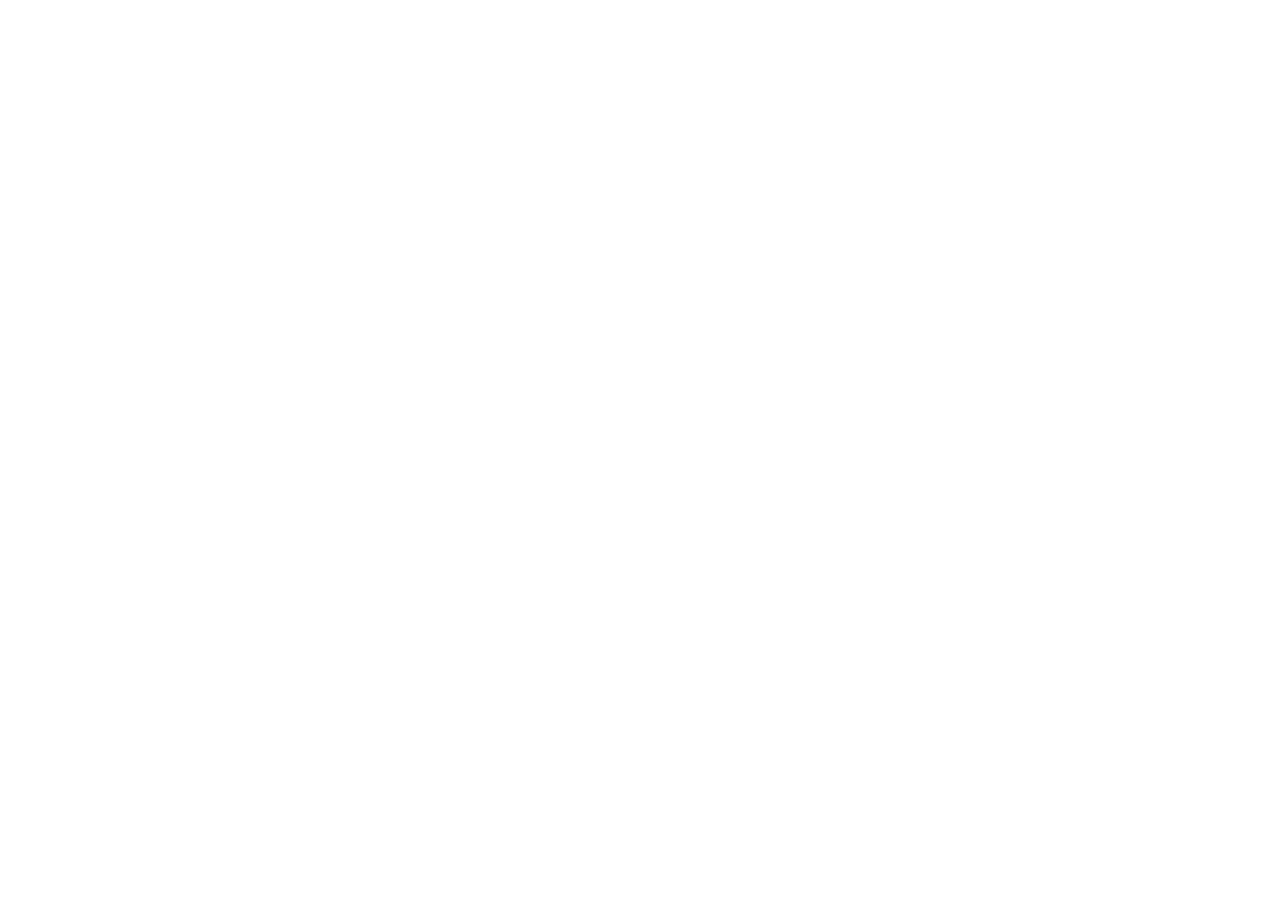
==== leslesvpn/index.html @ 65943372 "commit inicial" ====
<!DOCTYPE html>
<html>
<head>
    <meta charset="UTF-8">
    <meta name="viewport" content="width=device-width, initial-scale=1.0">
    <title>Leslesvpn</title>
    <link rel="stylesheet" href="./css/style.css">
    <link rel="preconnect" href="https://fonts.googleapis.com">
    <link rel="preconnect" href="https://fonts.gstatic.com" crossorigin>
    <link href="https://fonts.googleapis.com/css2?family=Nunito:ital,wght@0,400;0,700;1,400&family=Rubik:ital,wght@0,300;0,400;0,500;0,600;0,700;0,800;0,900;1,300;1,400;1,500;1,600;1,700;1,800;1,900&family=Work+Sans:ital,wght@0,400;0,600;0,700;1,400;1,700&display=swap" rel="stylesheet">
</head>
<body>
    
</body>
</html>
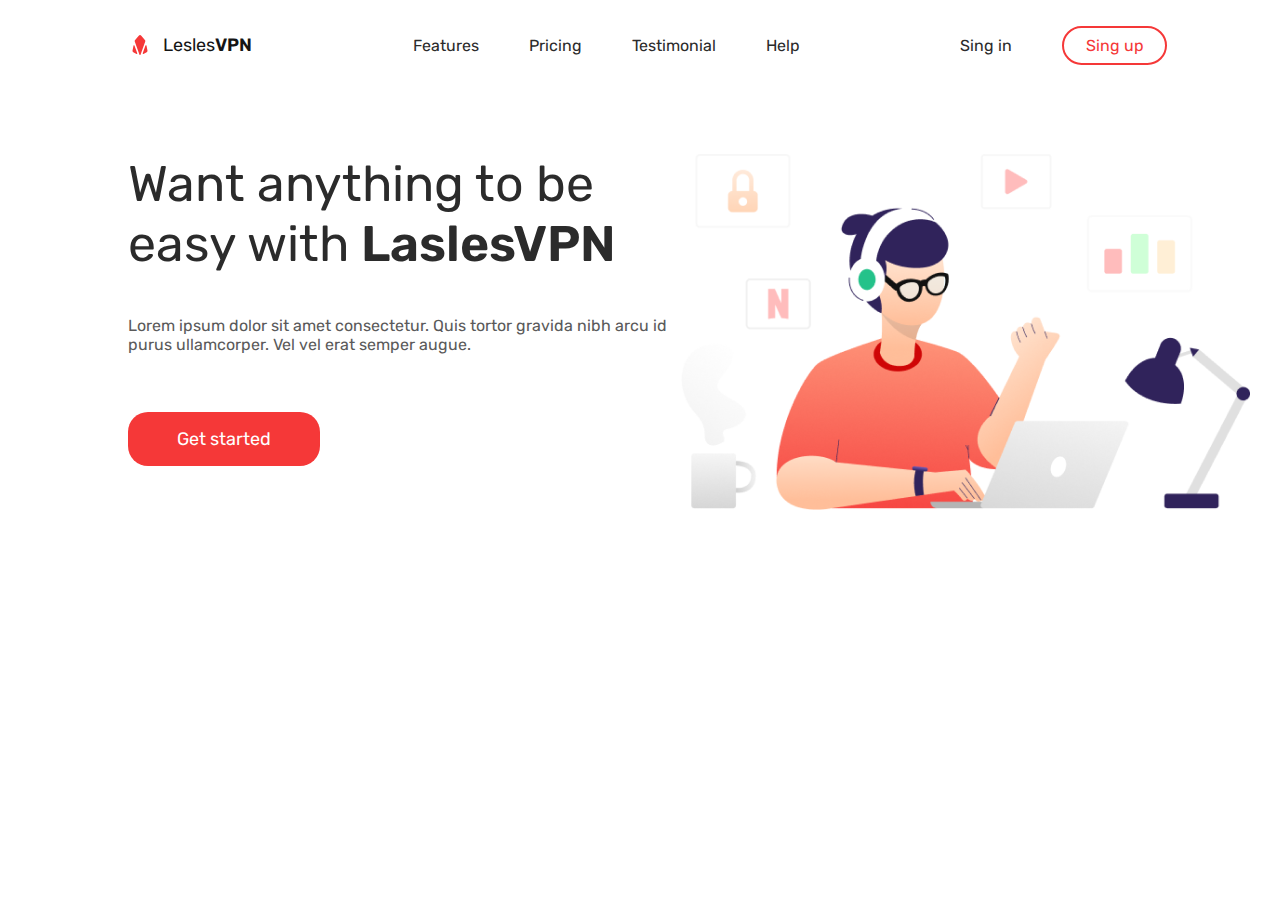
==== commit fc013a78: "menu e capa criados" ====
--- a/leslesvpn/index.html
+++ b/leslesvpn/index.html
@@ -3,13 +3,62 @@
 <head>
     <meta charset="UTF-8">
     <meta name="viewport" content="width=device-width, initial-scale=1.0">
-    <title>Leslesvpn</title>
+    <title>Leslesvpn | Home</title>
+    <script src="./js/script.js"></script>
     <link rel="stylesheet" href="./css/style.css">
     <link rel="preconnect" href="https://fonts.googleapis.com">
     <link rel="preconnect" href="https://fonts.gstatic.com" crossorigin>
     <link href="https://fonts.googleapis.com/css2?family=Nunito:ital,wght@0,400;0,700;1,400&family=Rubik:ital,wght@0,300;0,400;0,500;0,600;0,700;0,800;0,900;1,300;1,400;1,500;1,600;1,700;1,800;1,900&family=Work+Sans:ital,wght@0,400;0,600;0,700;1,400;1,700&display=swap" rel="stylesheet">
 </head>
 <body>
-    
+    <header>
+        <nav class="nav-bar">
+            <div class="logo">
+                <img src="./img/eos-(eos).svg" alt="Logo">
+                <h1>Lesles<span>VPN</span></h1>
+            </div>
+            <div class="nav">
+                <ul>
+                    <li class="nav-item"><a href="">Features</a></li>
+                    <li class="nav-item"><a href="">Pricing</a></li>
+                    <li class="nav-item"><a href="">Testimonial</a></li>
+                    <li class="nav-item"><a href="">Help</a></li>
+                </ul>
+            </div>
+            <div class="login">
+                <a href="">Sing in</a>
+                <div class="login-emphasis">
+                    <a href="" >Sing up</a>
+                </div>
+            </div>
+            <div class="mobile-menu-icon">
+                <button onclick="menuShow()"><img src="./img/menu.svg" alt=""></button>
+            </div>
+        </nav>
+        <div class="mobile-menu">
+            <ul>
+                <li class="nav-item"><a href="">Features</a></li>
+                <li class="nav-item"><a href="">Pricing</a></li>
+                <li class="nav-item"><a href="">Testimonial</a></li>
+                <li class="nav-item"><a href="">Help</a></li>
+            </ul>
+            <div class="login login-mobile">
+                <a href="">Sing in</a>
+                <div class="login-emphasis">
+                    <a href="" >Sing up</a>
+                </div>
+            </div>
+        </div>
+    </header>
 </body>
+<section class="capa">
+    <div class="capa-text">
+        <h1>Want anything to be easy with <span>LaslesVPN</span></h1>
+        <p>Lorem ipsum dolor sit amet consectetur. Quis tortor gravida nibh arcu id purus ullamcorper. Vel vel erat semper augue.</p>
+        <button>Get started</button>
+    </div>
+    <div class="capa-img">
+        <img src="./img/Illustration 1 1.png" alt="">
+    </div>
+</section>
 </html>--- a/leslesvpn/css/style.css
+++ b/leslesvpn/css/style.css
@@ -0,0 +1,3 @@
+@import './reset.css';
+@import './header.css';
+@import './capa.css'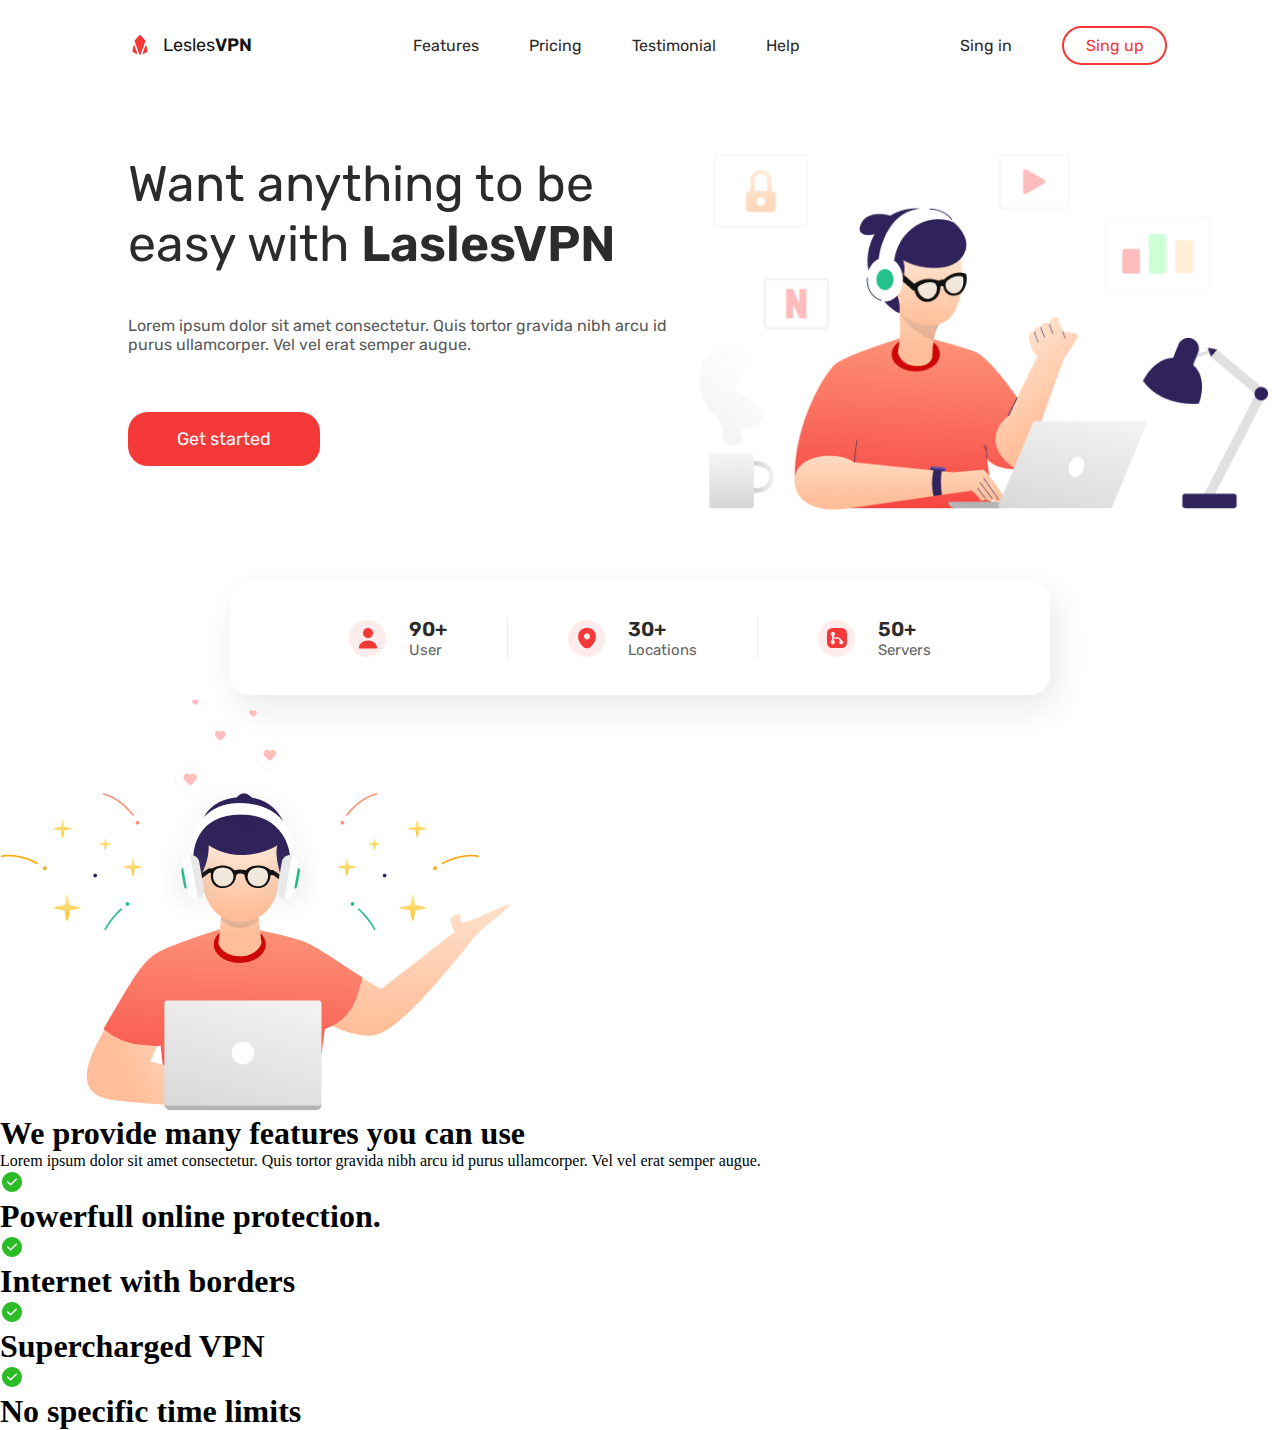
==== commit 0952e3e3: "atualização de criação" ====
--- a/leslesvpn/index.html
+++ b/leslesvpn/index.html
@@ -61,4 +61,64 @@
         <img src="./img/Illustration 1 1.png" alt="">
     </div>
 </section>
+<section class="capa-number">
+    <div class="capa-number-item">
+        <div class="number-item-img">
+            <img src="./img/user.svg" alt="">
+        </div>
+        <div class="number-item-text">
+            <h1>90+</h1>
+            <p>User</p>
+        </div>
+    </div>
+    <span></span>
+    <div class="capa-number-item">
+        <div class="number-item-img">
+            <img src="./img/location.svg" alt="">
+        </div>
+        <div class="number-item-text">
+            <h1>30+</h1>
+            <p>Locations</p>
+        </div>
+    </div>
+    <span></span>
+    <div class="capa-number-item">
+        <div class="number-item-img">
+            <img src="./img/hierarchy-square-2.svg" alt="">
+        </div>
+        <div class="number-item-text">
+            <h1>50+</h1>
+            <p>Servers</p>
+        </div>
+    </div>
+</section>
+<section class="resources">
+    <div class="resources-img">
+        <img src="./img/Illustration 2 1.png" alt="">
+    </div>
+    <div class="resources-item">
+        <div class="resources-item-text">
+            <h1>We provide many features you can use</h1>
+            <p>Lorem ipsum dolor sit amet consectetur. Quis tortor gravida nibh arcu id purus ullamcorper. Vel vel erat semper augue.</p>
+        </div>
+        <div class="resources-item-tick">
+            <div class="resources-item-tick-item">
+                <img src="./img/tick-circle.svg" alt="">
+                <h1>Powerfull online protection.</h1>
+            </div>
+            <div class="resources-item-tick-item">
+                <img src="./img/tick-circle.svg" alt="">
+                <h1>Internet with borders</h1>
+            </div>
+            <div class="resources-item-tick-item">
+                <img src="./img/tick-circle.svg" alt="">
+                <h1>Supercharged VPN</h1>
+            </div>
+            <div class="resources-item-tick-item">
+                <img src="./img/tick-circle.svg" alt="">
+                <h1>No specific time limits</h1>
+            </div>
+        </div>
+    </div>
+</section>
 </html>--- a/leslesvpn/css/style.css
+++ b/leslesvpn/css/style.css
@@ -1,3 +1,5 @@
 @import './reset.css';
 @import './header.css';
-@import './capa.css'+@import './capa.css';
+@import './capa_number.css';
+@import './resources.css'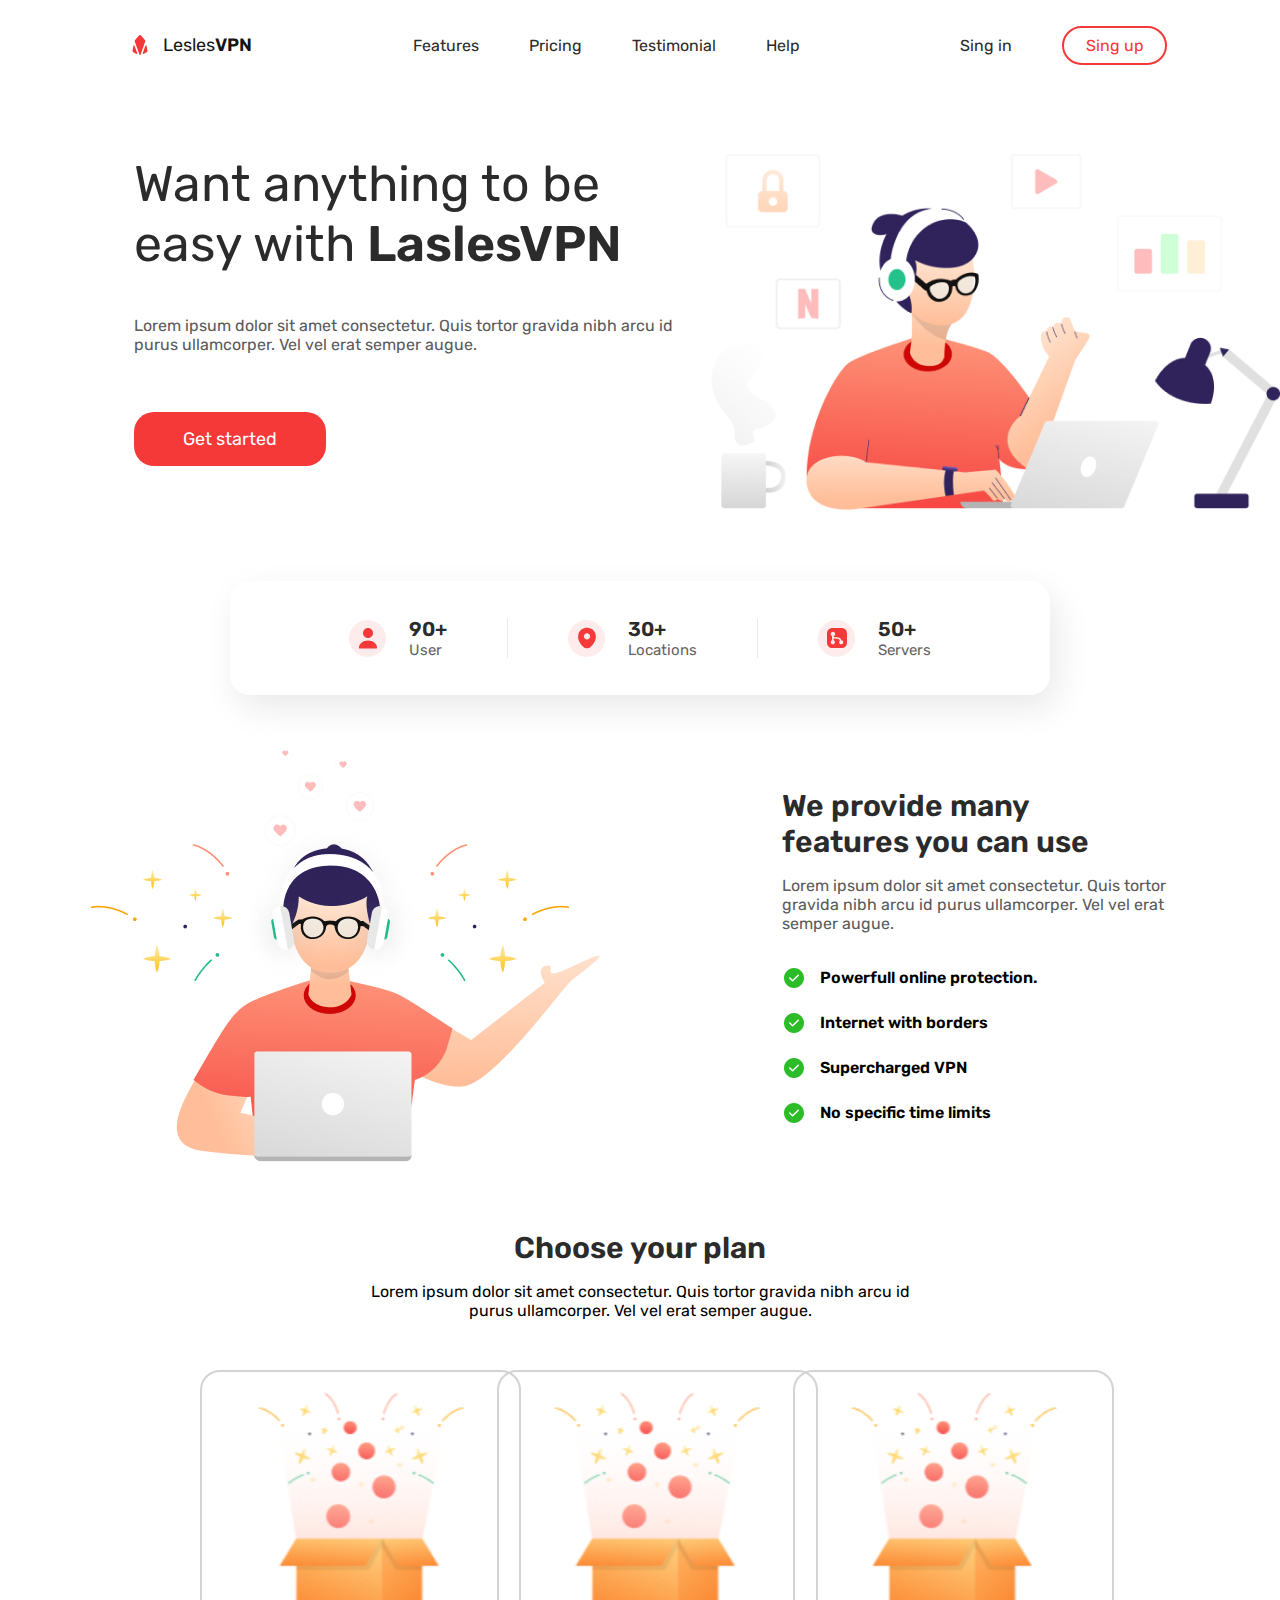
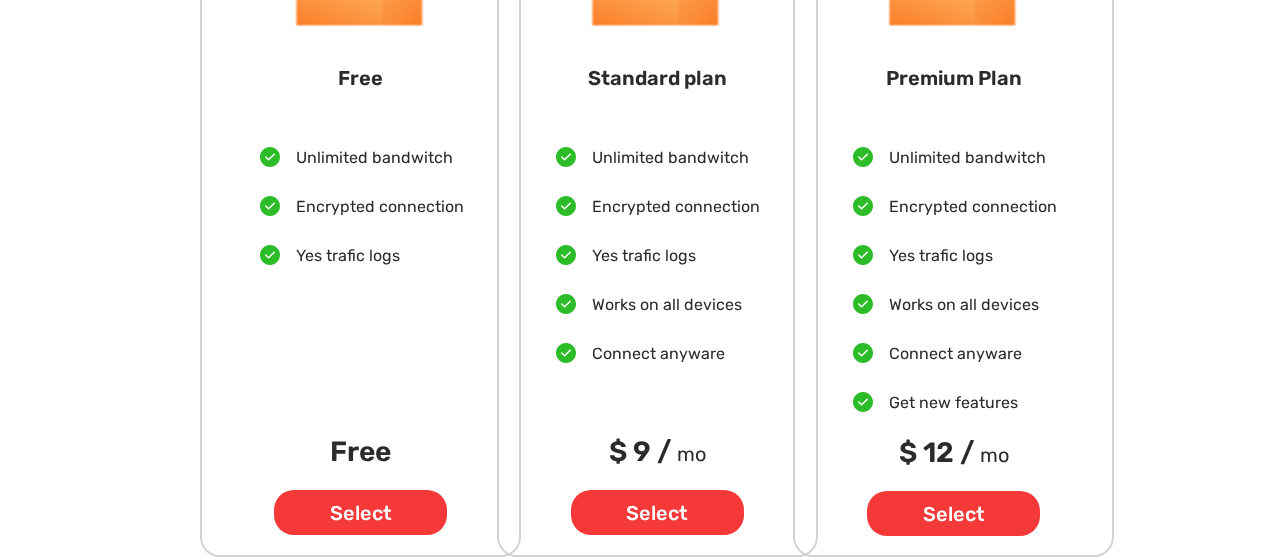
==== commit 83e713a0: "arquivos" ====
--- a/leslesvpn/index.html
+++ b/leslesvpn/index.html
@@ -4,11 +4,12 @@
     <meta charset="UTF-8">
     <meta name="viewport" content="width=device-width, initial-scale=1.0">
     <title>Leslesvpn | Home</title>
-    <script src="./js/script.js"></script>
     <link rel="stylesheet" href="./css/style.css">
     <link rel="preconnect" href="https://fonts.googleapis.com">
     <link rel="preconnect" href="https://fonts.gstatic.com" crossorigin>
     <link href="https://fonts.googleapis.com/css2?family=Nunito:ital,wght@0,400;0,700;1,400&family=Rubik:ital,wght@0,300;0,400;0,500;0,600;0,700;0,800;0,900;1,300;1,400;1,500;1,600;1,700;1,800;1,900&family=Work+Sans:ital,wght@0,400;0,600;0,700;1,400;1,700&display=swap" rel="stylesheet">
+    <link rel="stylesheet" href="./css/owl.carousel.min.css">
+    <link rel="stylesheet" href="./css/owl.theme.default.min.css">
 </head>
 <body>
     <header>
@@ -50,75 +51,184 @@
             </div>
         </div>
     </header>
+    <section class="capa">
+        <div class="capa-text">
+            <h1>Want anything to be easy with <span>LaslesVPN</span></h1>
+            <p>Lorem ipsum dolor sit amet consectetur. Quis tortor gravida nibh arcu id purus ullamcorper. Vel vel erat semper augue.</p>
+            <button>Get started</button>
+        </div>
+        <div class="capa-img">
+            <img src="./img/Illustration 1 1.png" alt="">
+        </div>
+    </section>
+    <section class="capa-number">
+        <div class="capa-number-item">
+            <div class="number-item-img">
+                <img src="./img/user.svg" alt="">
+            </div>
+            <div class="number-item-text">
+                <h1>90+</h1>
+                <p>User</p>
+            </div>
+        </div>
+        <span></span>
+        <div class="capa-number-item">
+            <div class="number-item-img">
+                <img src="./img/location.svg" alt="">
+            </div>
+            <div class="number-item-text">
+                <h1>30+</h1>
+                <p>Locations</p>
+            </div>
+        </div>
+        <span></span>
+        <div class="capa-number-item">
+            <div class="number-item-img">
+                <img src="./img/hierarchy-square-2.svg" alt="">
+            </div>
+            <div class="number-item-text">
+                <h1>50+</h1>
+                <p>Servers</p>
+            </div>
+        </div>
+    </section>
+    <section class="resources">
+        <div class="resources-img">
+            <img src="./img/Illustration 2 1.png" alt="">
+        </div>
+        <div class="resources-item">
+            <div class="resources-item-text">
+                <h1>We provide many features you can use</h1>
+                <p>Lorem ipsum dolor sit amet consectetur. Quis tortor gravida nibh arcu id purus ullamcorper. Vel vel erat semper augue.</p>
+            </div>
+            <div class="resources-item-tick">
+                <div class="resources-item-tick-item">
+                    <img src="./img/tick-circle.svg" alt="">
+                    <h1>Powerfull online protection.</h1>
+                </div>
+                <div class="resources-item-tick-item">
+                    <img src="./img/tick-circle.svg" alt="">
+                    <h1>Internet with borders</h1>
+                </div>
+                <div class="resources-item-tick-item">
+                    <img src="./img/tick-circle.svg" alt="">
+                    <h1>Supercharged VPN</h1>
+                </div>
+                <div class="resources-item-tick-item">
+                    <img src="./img/tick-circle.svg" alt="">
+                    <h1>No specific time limits</h1>
+                </div>
+            </div>
+        </div>
+    </section>
+    <section class="plan">
+        <div class="plan-title">
+            <h1>Choose your plan</h1>
+            <p>Lorem ipsum dolor sit amet consectetur. Quis tortor gravida nibh arcu id purus ullamcorper. Vel vel erat semper augue.</p>
+        </div>
+        <div class="plan-item owl-carousel owl-theme">
+            <div class="plan-item-container item">
+                <div class="container-list-content">
+                    <div class="container-list-img">
+                        <img src="./img/Premium 1.png" alt="">
+                        <h1>Free</h1>
+                    </div>
+                    <div class="container-list-text">
+                        <div class="container-list-text-item">
+                            <img src="./img/tick-circle.svg" alt="">
+                            <h1>Unlimited bandwitch</h1>
+                        </div>
+                        <div class="container-list-text-item">
+                            <img src="./img/tick-circle.svg" alt="">
+                            <h1>Encrypted connection</h1>
+                        </div>
+                        <div class="container-list-text-item">
+                            <img src="./img/tick-circle.svg" alt="">
+                            <h1>Yes trafic logs</h1>
+                        </div>
+                    </div>
+                </div>
+                <div class="plan-item-buttom">
+                    <h1>Free</h1>
+                    <button>Select</button>
+                </div>
+            </div>
+            <div class="plan-item-container item">
+                <div class="container-list-content">
+                    <div class="container-list-img">
+                        <img src="./img/Premium 1.png" alt="">
+                        <h1>Standard plan</h1>
+                    </div>
+                    <div class="container-list-text">
+                        <div class="container-list-text-item">
+                            <img src="./img/tick-circle.svg" alt="">
+                            <h1>Unlimited bandwitch</h1>
+                        </div>
+                        <div class="container-list-text-item">
+                            <img src="./img/tick-circle.svg" alt="">
+                            <h1>Encrypted connection</h1>
+                        </div>
+                        <div class="container-list-text-item">
+                            <img src="./img/tick-circle.svg" alt="">
+                            <h1>Yes trafic logs</h1>
+                        </div>
+                        <div class="container-list-text-item">
+                            <img src="./img/tick-circle.svg" alt="">
+                            <h1>Works on all devices</h1>
+                        </div>
+                        <div class="container-list-text-item">
+                            <img src="./img/tick-circle.svg" alt="">
+                            <h1>Connect anyware</h1>
+                        </div>
+                    </div>
+                </div>
+                <div class="plan-item-buttom">
+                    <h1>$ 9 /<span> mo</span></h1>
+                    <button>Select</button>
+                </div>
+            </div>
+            <div class="plan-item-container item">
+                <div class="container-list-content">
+                    <div class="container-list-img item-gap">
+                        <img src="./img/Premium 1.png" alt="">
+                        <h1>Premium Plan</h1>
+                    </div>
+                    <div class="container-list-text">
+                        <div class="container-list-text-item">
+                            <img src="./img/tick-circle.svg" alt="">
+                            <h1>Unlimited bandwitch</h1>
+                        </div>
+                        <div class="container-list-text-item">
+                            <img src="./img/tick-circle.svg" alt="">
+                            <h1>Encrypted connection</h1>
+                        </div>
+                        <div class="container-list-text-item">
+                            <img src="./img/tick-circle.svg" alt="">
+                            <h1>Yes trafic logs</h1>
+                        </div>
+                        <div class="container-list-text-item">
+                            <img src="./img/tick-circle.svg" alt="">
+                            <h1>Works on all devices</h1>
+                        </div>
+                        <div class="container-list-text-item">
+                            <img src="./img/tick-circle.svg" alt="">
+                            <h1>Connect anyware</h1>
+                        </div>
+                        <div class="container-list-text-item">
+                            <img src="./img/tick-circle.svg" alt="">
+                            <h1>Get new features</h1>
+                        </div>
+                    </div>
+                </div>
+                <div class="plan-item-buttom">
+                    <h1>$ 12 /<span> mo</span></h1>
+                    <button>Select</button>
+                </div>
+            </div>
+        </div>
+    </section>
+    <script src="./js/jquery.min.js"></script>
+    <script src="./js/owl.carousel.min.js"></script>
+    <script src="./js/script.js"></script>
 </body>
-<section class="capa">
-    <div class="capa-text">
-        <h1>Want anything to be easy with <span>LaslesVPN</span></h1>
-        <p>Lorem ipsum dolor sit amet consectetur. Quis tortor gravida nibh arcu id purus ullamcorper. Vel vel erat semper augue.</p>
-        <button>Get started</button>
-    </div>
-    <div class="capa-img">
-        <img src="./img/Illustration 1 1.png" alt="">
-    </div>
-</section>
-<section class="capa-number">
-    <div class="capa-number-item">
-        <div class="number-item-img">
-            <img src="./img/user.svg" alt="">
-        </div>
-        <div class="number-item-text">
-            <h1>90+</h1>
-            <p>User</p>
-        </div>
-    </div>
-    <span></span>
-    <div class="capa-number-item">
-        <div class="number-item-img">
-            <img src="./img/location.svg" alt="">
-        </div>
-        <div class="number-item-text">
-            <h1>30+</h1>
-            <p>Locations</p>
-        </div>
-    </div>
-    <span></span>
-    <div class="capa-number-item">
-        <div class="number-item-img">
-            <img src="./img/hierarchy-square-2.svg" alt="">
-        </div>
-        <div class="number-item-text">
-            <h1>50+</h1>
-            <p>Servers</p>
-        </div>
-    </div>
-</section>
-<section class="resources">
-    <div class="resources-img">
-        <img src="./img/Illustration 2 1.png" alt="">
-    </div>
-    <div class="resources-item">
-        <div class="resources-item-text">
-            <h1>We provide many features you can use</h1>
-            <p>Lorem ipsum dolor sit amet consectetur. Quis tortor gravida nibh arcu id purus ullamcorper. Vel vel erat semper augue.</p>
-        </div>
-        <div class="resources-item-tick">
-            <div class="resources-item-tick-item">
-                <img src="./img/tick-circle.svg" alt="">
-                <h1>Powerfull online protection.</h1>
-            </div>
-            <div class="resources-item-tick-item">
-                <img src="./img/tick-circle.svg" alt="">
-                <h1>Internet with borders</h1>
-            </div>
-            <div class="resources-item-tick-item">
-                <img src="./img/tick-circle.svg" alt="">
-                <h1>Supercharged VPN</h1>
-            </div>
-            <div class="resources-item-tick-item">
-                <img src="./img/tick-circle.svg" alt="">
-                <h1>No specific time limits</h1>
-            </div>
-        </div>
-    </div>
-</section>
 </html>--- a/leslesvpn/css/style.css
+++ b/leslesvpn/css/style.css
@@ -2,4 +2,5 @@
 @import './header.css';
 @import './capa.css';
 @import './capa_number.css';
-@import './resources.css'+@import './resources.css';
+@import './plan.css'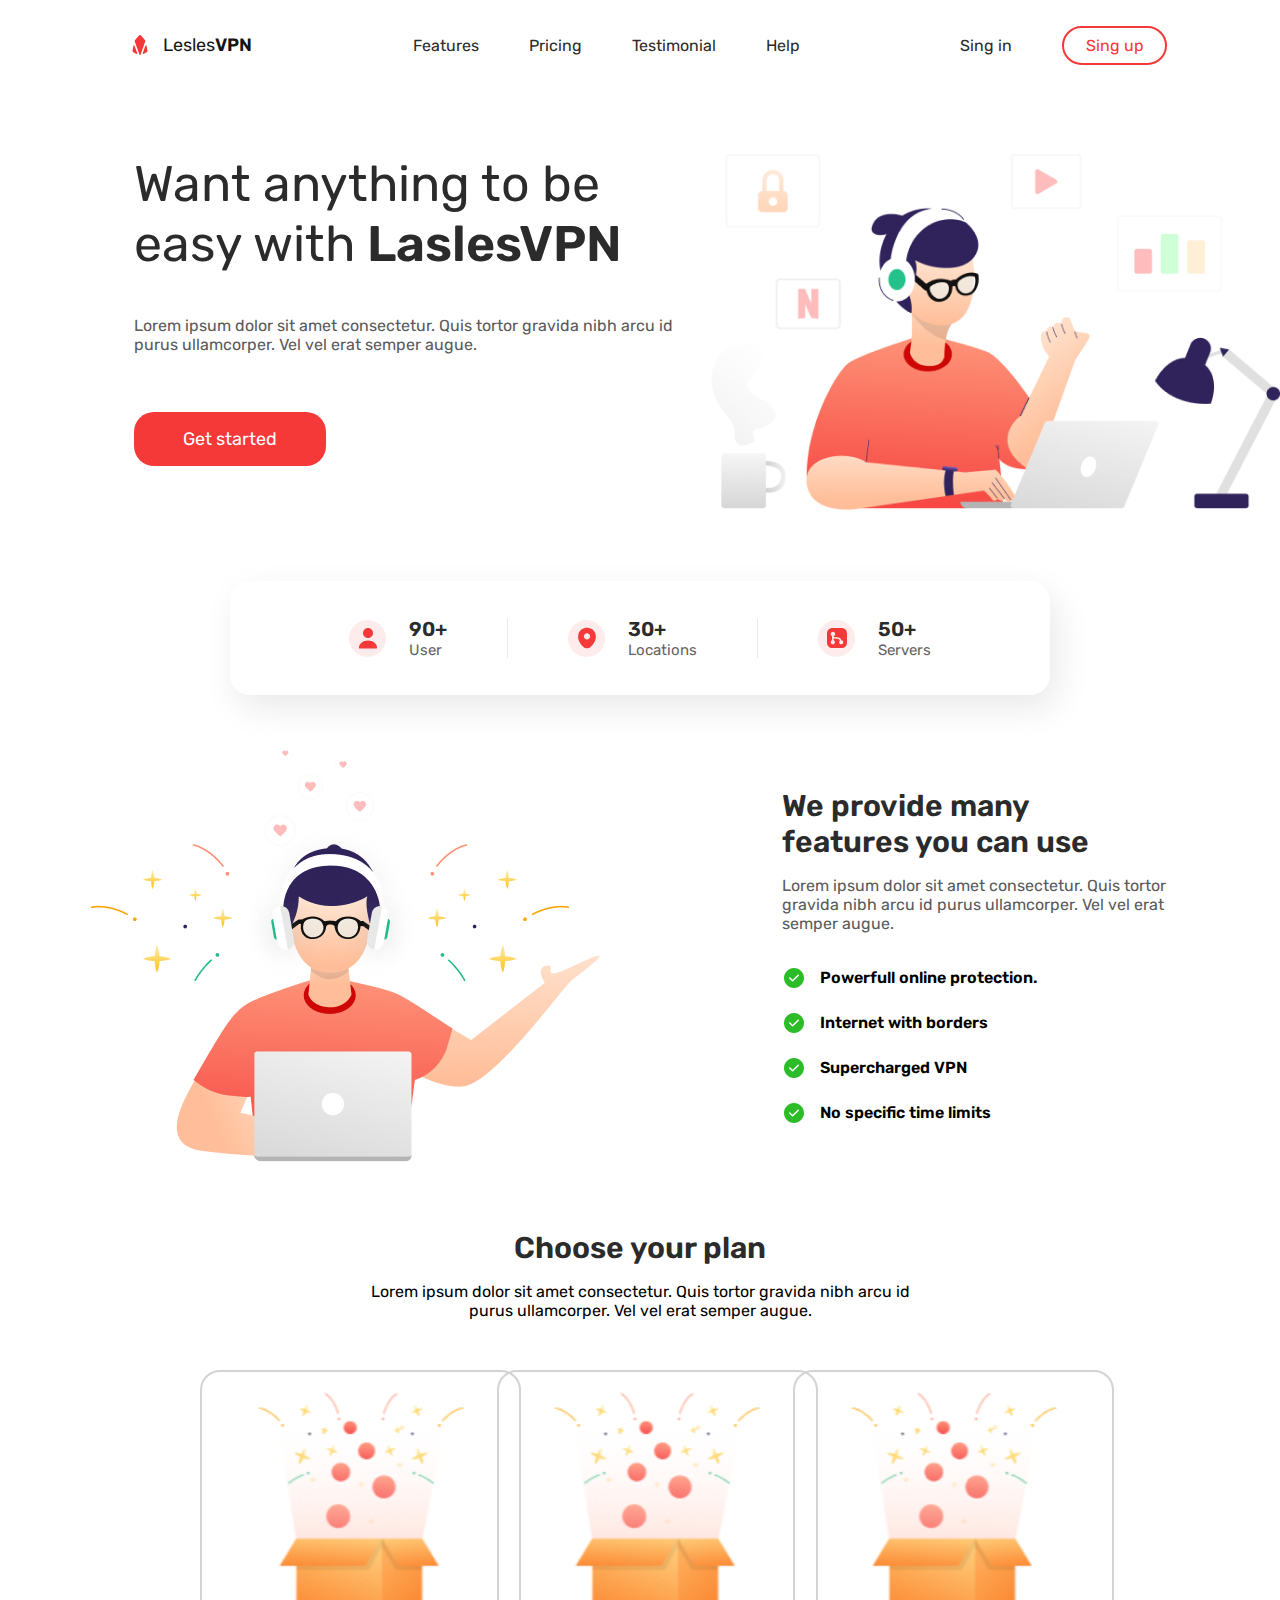
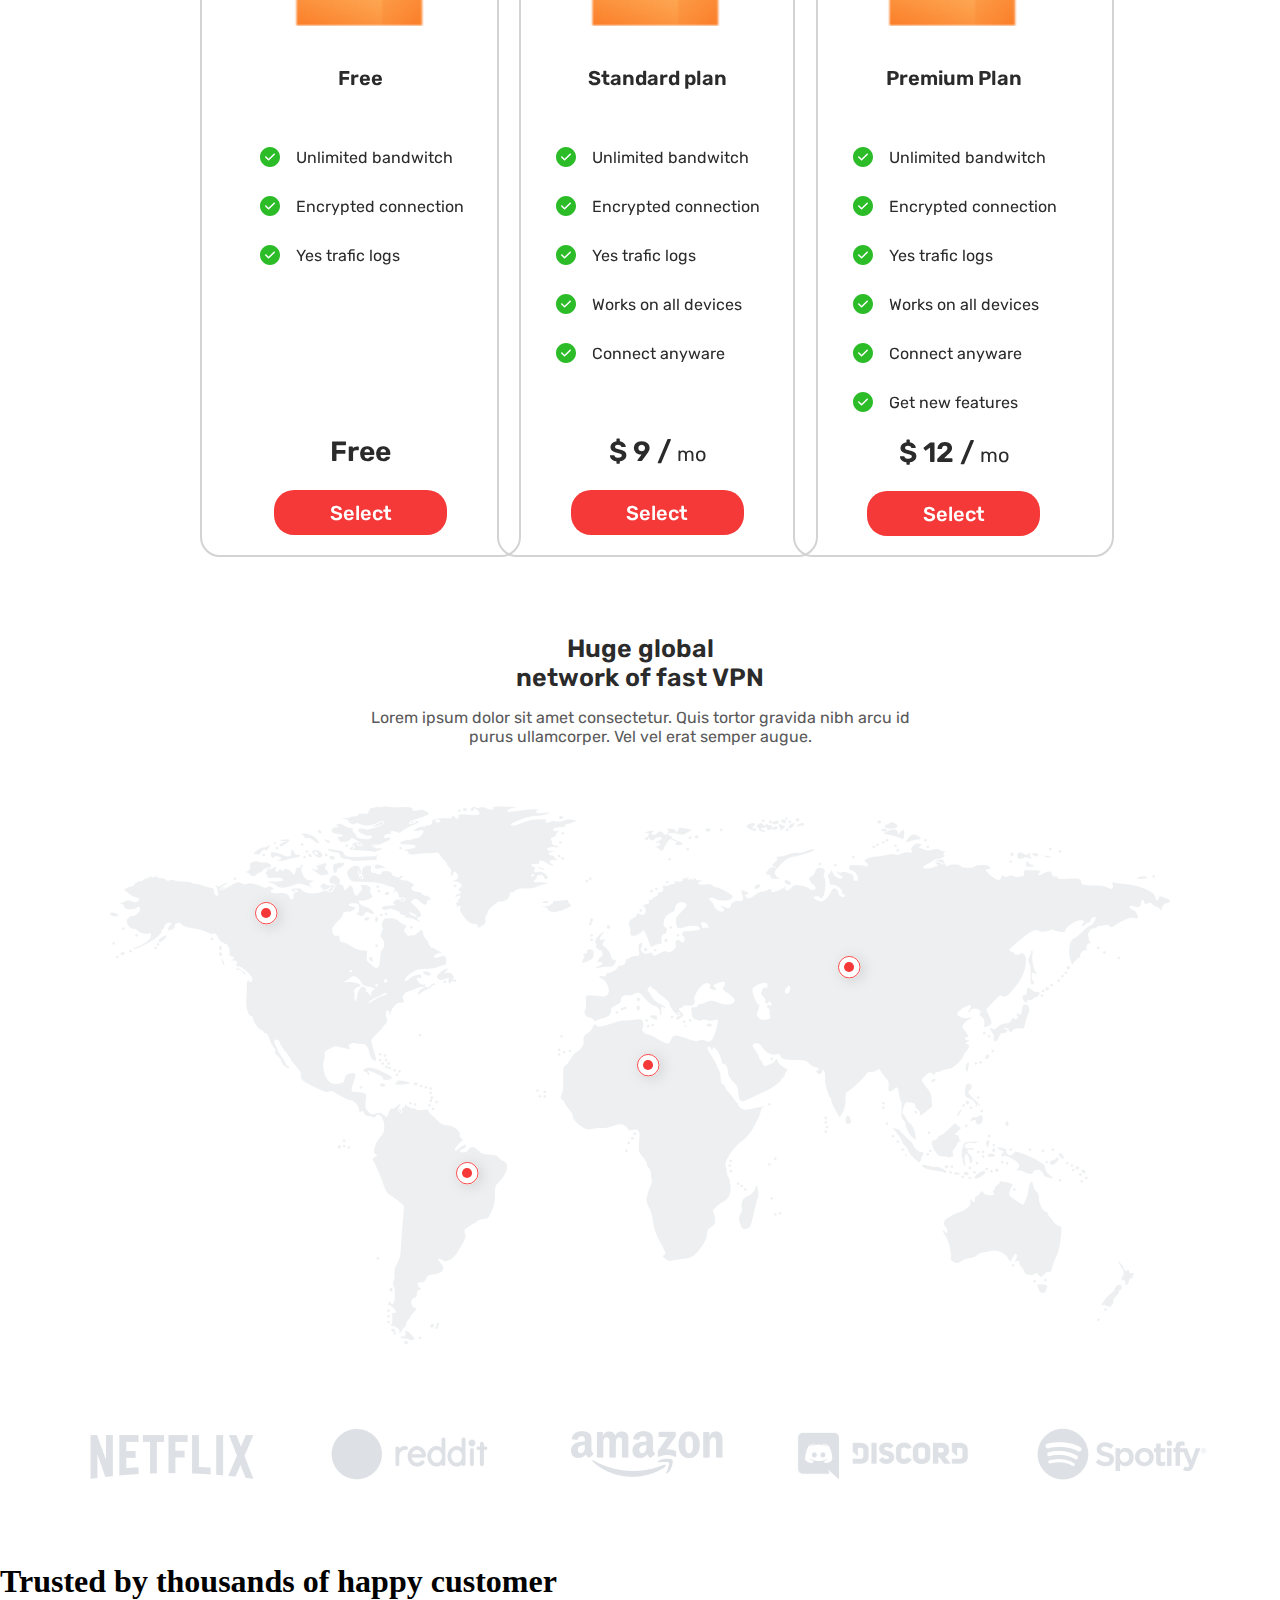
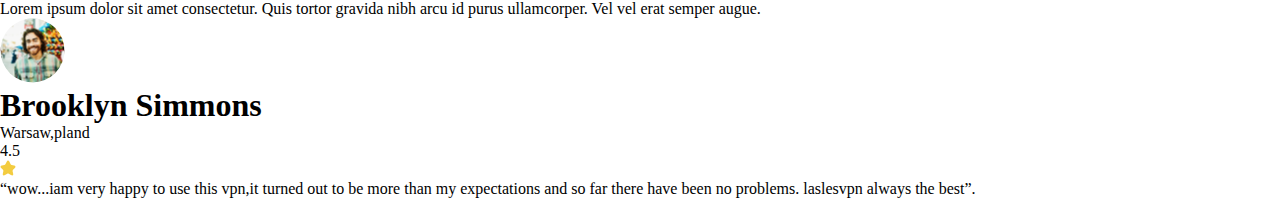
==== commit 7f810763: "atualização do projeto" ====
--- a/leslesvpn/index.html
+++ b/leslesvpn/index.html
@@ -227,6 +227,48 @@
             </div>
         </div>
     </section>
+    <section class="network">
+        <div class="network-title">
+            <h1>Huge global network of fast VPN</h1>
+            <p>Lorem ipsum dolor sit amet consectetur. Quis tortor gravida nibh arcu id purus ullamcorper. Vel vel erat semper augue.</p>
+        </div>
+        <div class="network-img">
+            <div class="map">
+                <img src="./img/map.png" alt="">
+            </div>
+            <img src="./img/Frame 48.svg" alt="" class="freme freme1">
+            <img src="./img/Frame 48.svg" alt="" class="freme freme2">
+            <img src="./img/Frame 48.svg" alt="" class="freme freme3">
+            <img src="./img/Frame 48.svg" alt="" class="freme freme4">
+        </div>
+        <div class="network-parceiros">
+            <img src="./img/Sponsored 1.png" alt="">
+        </div>
+    </section>
+    <section class="client">
+        <div class="client-title">
+            <h1>Trusted by thousands of happy customer</h1>
+            <p>Lorem ipsum dolor sit amet consectetur. Quis tortor gravida nibh arcu id purus ullamcorper. Vel vel erat semper augue.</p>
+        </div>
+        <div class="client-comment">
+            <div class="client-comment-container">
+                <div class="comment-container-inf">
+                    <img src="./img/1.svg" alt="">
+                    <div class="comment-container-inf-text">
+                        <h1>Brooklyn Simmons</h1>
+                        <p>Warsaw,pland</p>
+                        <div class="comment-img">
+                            <p>4.5</p>
+                            <img src="./img/estrela.svg" alt="">
+                        </div>
+                    </div>
+                    <div class="comment-text">
+                        <p>“wow...iam very happy to use this vpn,it turned out to be more than my expectations and so far there have been no problems. laslesvpn always the best”.</p>
+                    </div>
+                </div>
+            </div>
+        </div>
+    </section>
     <script src="./js/jquery.min.js"></script>
     <script src="./js/owl.carousel.min.js"></script>
     <script src="./js/script.js"></script>
--- a/leslesvpn/css/style.css
+++ b/leslesvpn/css/style.css
@@ -3,4 +3,5 @@
 @import './capa.css';
 @import './capa_number.css';
 @import './resources.css';
-@import './plan.css'+@import './plan.css';
+@import './network.css'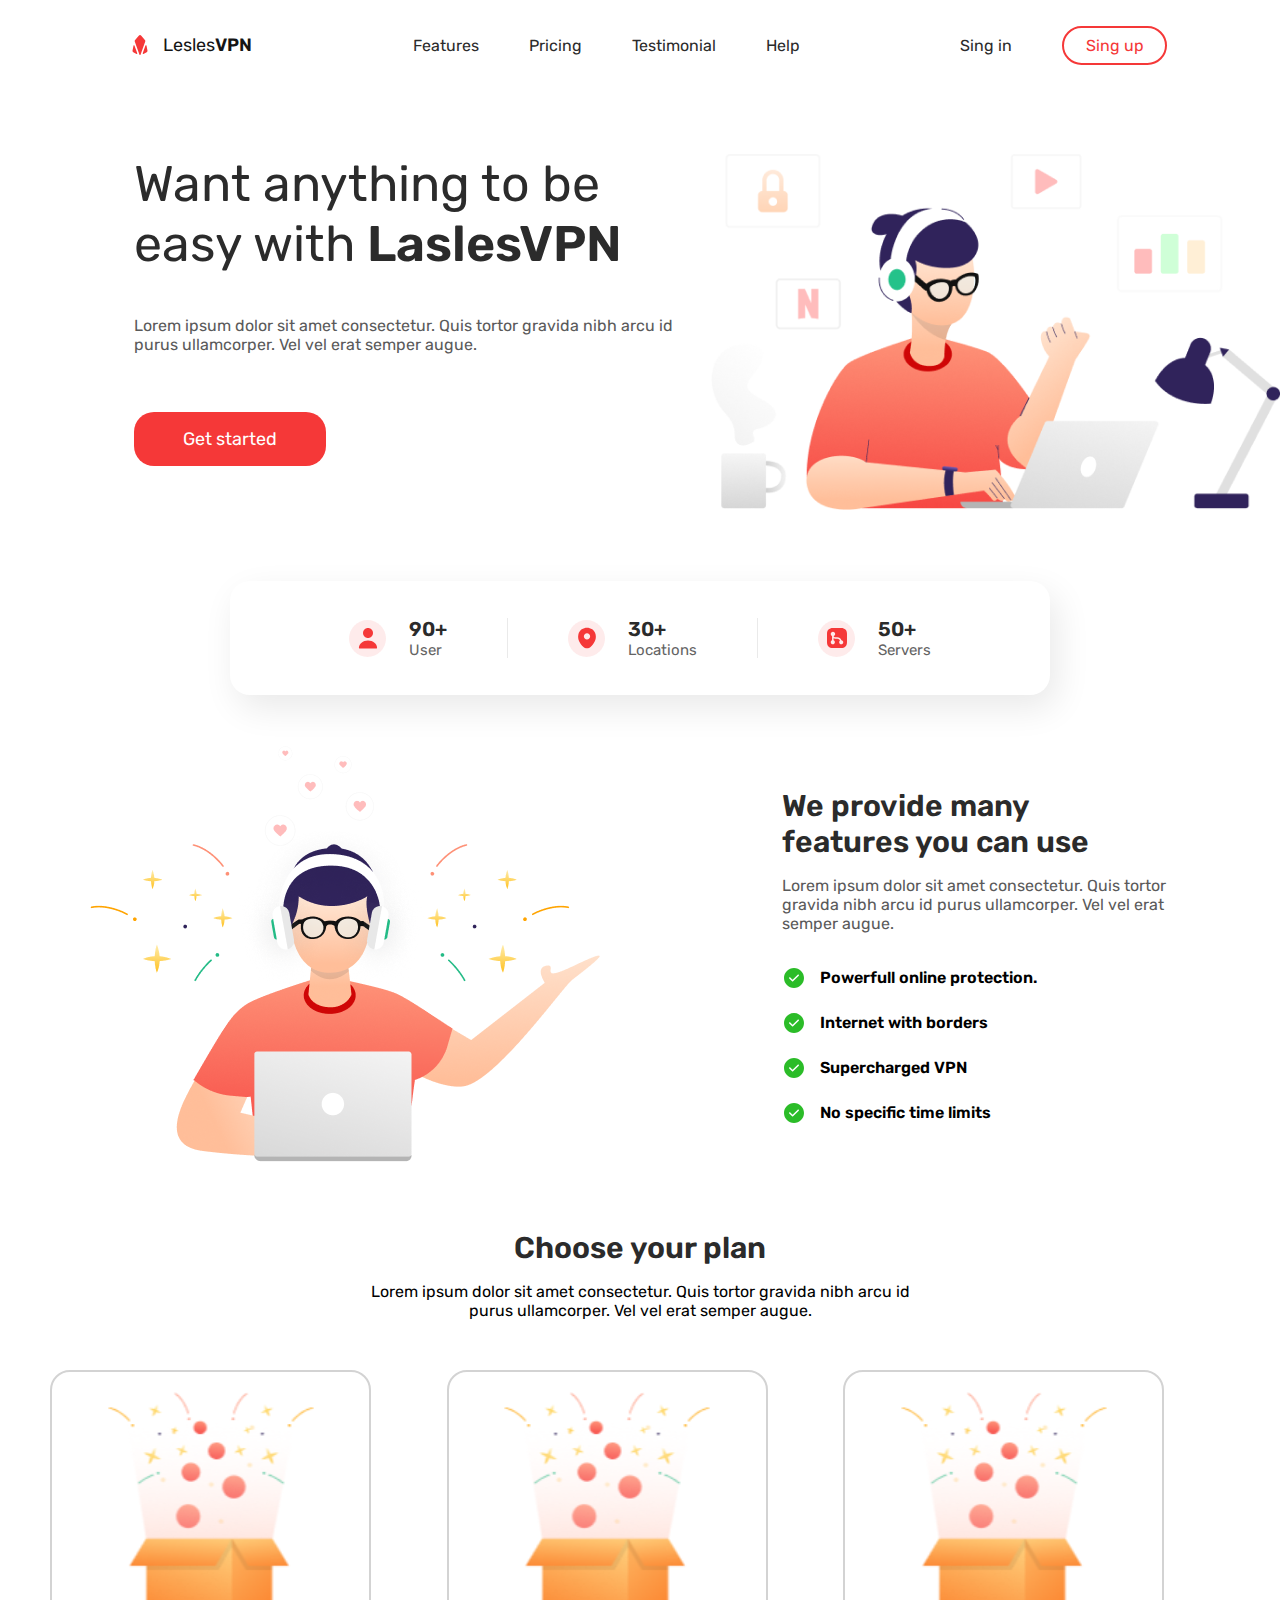
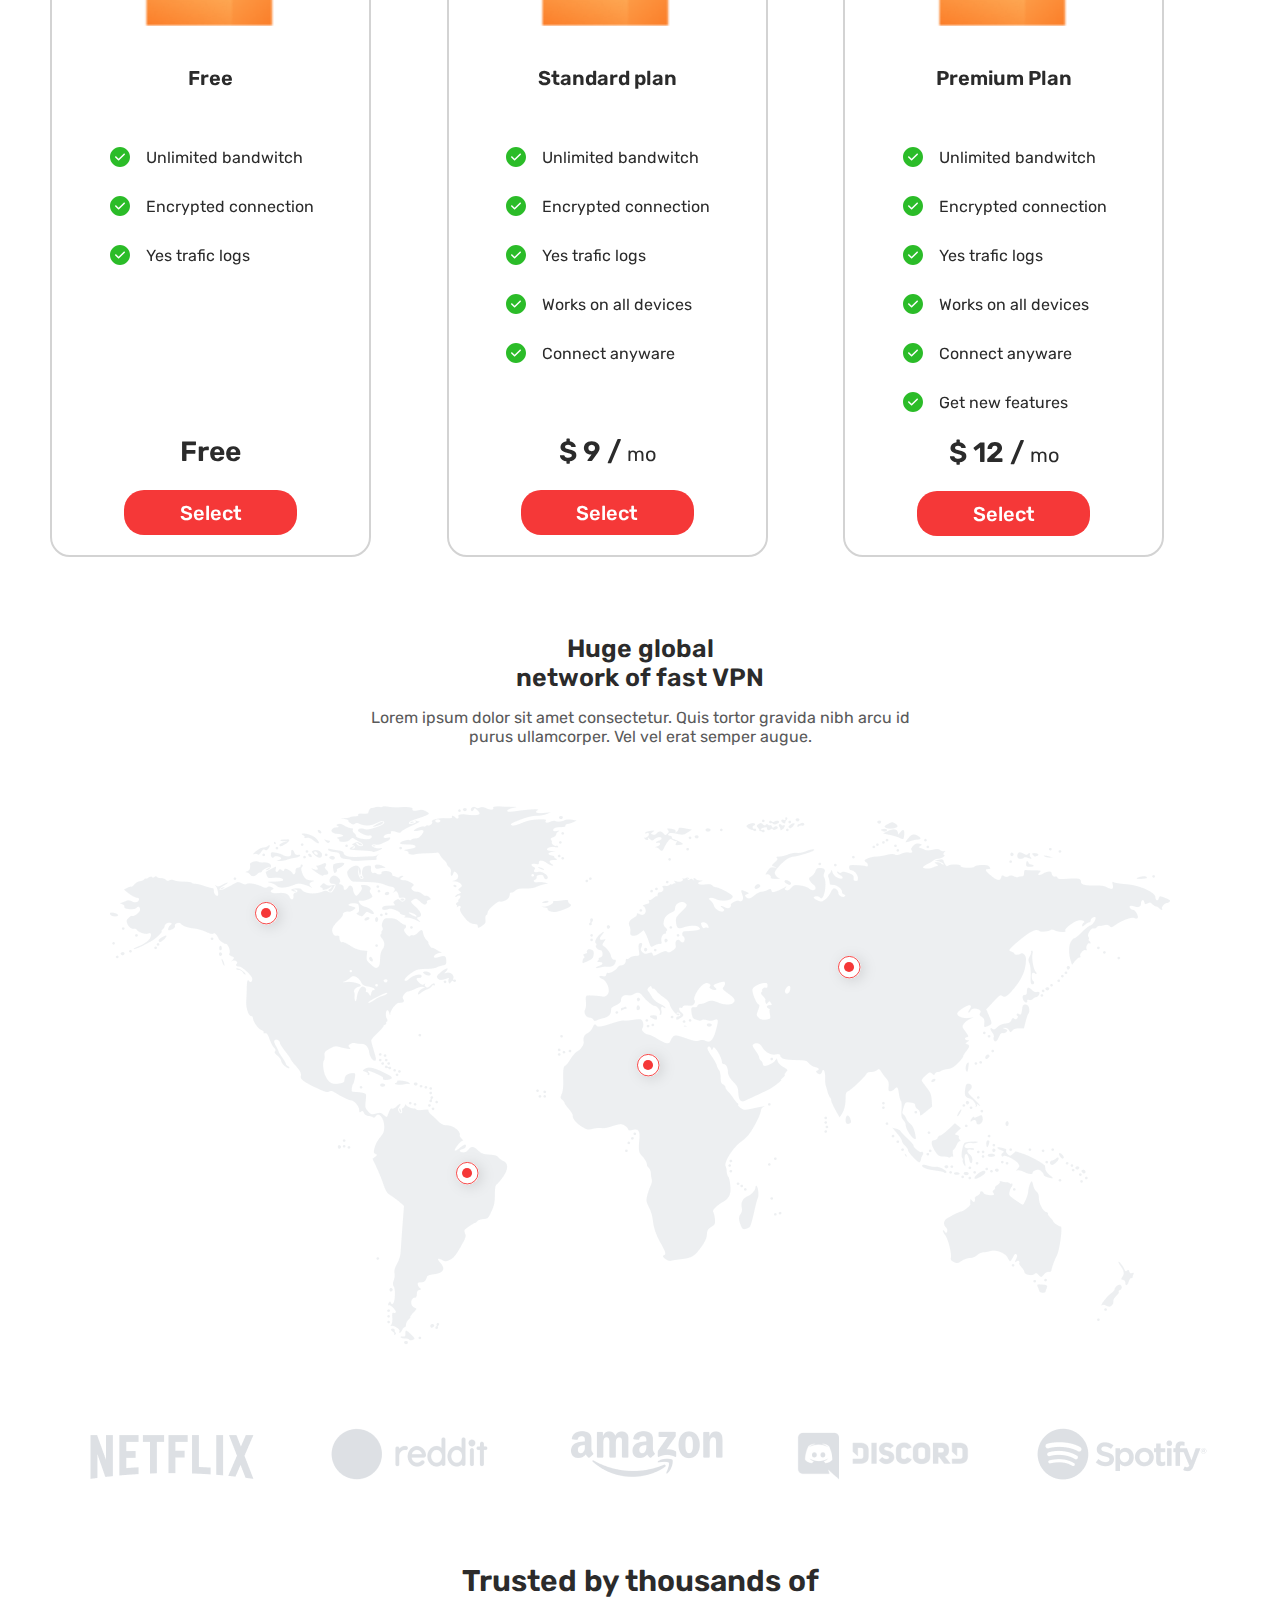
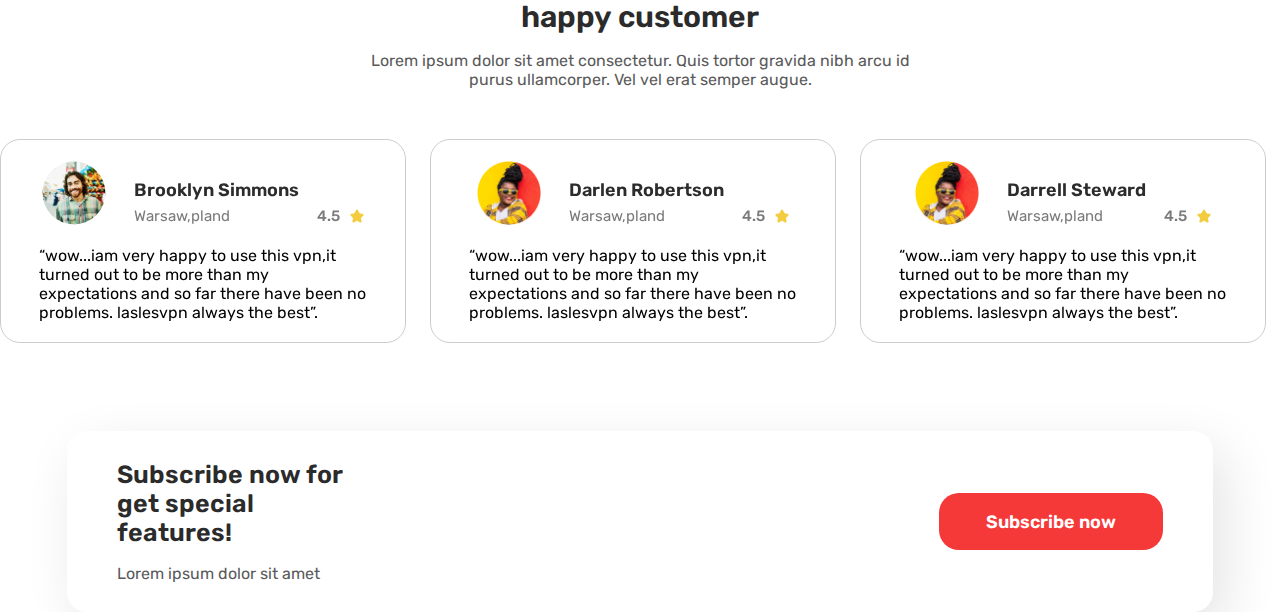
==== commit 294aadd2: "atualizaçoes e novos arquivos" ====
--- a/leslesvpn/index.html
+++ b/leslesvpn/index.html
@@ -126,7 +126,7 @@
             <h1>Choose your plan</h1>
             <p>Lorem ipsum dolor sit amet consectetur. Quis tortor gravida nibh arcu id purus ullamcorper. Vel vel erat semper augue.</p>
         </div>
-        <div class="plan-item owl-carousel owl-theme">
+        <div class="plan-item owl-carousel owl-theme" id="carousel1">
             <div class="plan-item-container item">
                 <div class="container-list-content">
                     <div class="container-list-img">
@@ -250,23 +250,69 @@
             <h1>Trusted by thousands of happy customer</h1>
             <p>Lorem ipsum dolor sit amet consectetur. Quis tortor gravida nibh arcu id purus ullamcorper. Vel vel erat semper augue.</p>
         </div>
-        <div class="client-comment">
-            <div class="client-comment-container">
-                <div class="comment-container-inf">
+        <div class="client-comment owl-carousel owl-theme" id="carousel2">
+            <div class="comment-container item">
+                <div class="comment-container-top">
                     <img src="./img/1.svg" alt="">
-                    <div class="comment-container-inf-text">
-                        <h1>Brooklyn Simmons</h1>
-                        <p>Warsaw,pland</p>
-                        <div class="comment-img">
-                            <p>4.5</p>
+                    <div class="comment-container-top-txt">
+                        <div class="container-top-title">
+                            <h1>Brooklyn Simmons</h1>
+                            <p>Warsaw,pland</p>
+                        </div>
+                        <div class="container-top-nota">
+                            <h1>4.5</h1>
                             <img src="./img/estrela.svg" alt="">
                         </div>
                     </div>
-                    <div class="comment-text">
-                        <p>“wow...iam very happy to use this vpn,it turned out to be more than my expectations and so far there have been no problems. laslesvpn always the best”.</p>
-                    </div>
-                </div>
-            </div>
+                </div>
+                <div class="comment-container-bottom">
+                    <p>“wow...iam very happy to use this vpn,it turned out to be more than my expectations and so far there have been no problems. laslesvpn always the best”.</p>
+                </div>
+            </div>
+            <div class="comment-container item">
+                <div class="comment-container-top">
+                    <img src="./img/2.png" alt="">
+                    <div class="comment-container-top-txt">
+                        <div class="container-top-title">
+                            <h1>Darlen Robertson</h1>
+                            <p>Warsaw,pland</p>
+                        </div>
+                        <div class="container-top-nota">
+                            <h1>4.5</h1>
+                            <img src="./img/estrela.svg" alt="">
+                        </div>
+                    </div>
+                </div>
+                <div class="comment-container-bottom">
+                    <p>“wow...iam very happy to use this vpn,it turned out to be more than my expectations and so far there have been no problems. laslesvpn always the best”.</p>
+                </div>
+            </div>
+            <div class="comment-container item">
+                <div class="comment-container-top">
+                    <img src="./img/2.png" alt="">
+                    <div class="comment-container-top-txt">
+                        <div class="container-top-title">
+                            <h1>Darrell Steward</h1>
+                            <p>Warsaw,pland</p>
+                        </div>
+                        <div class="container-top-nota">
+                            <h1>4.5</h1>
+                            <img src="./img/estrela.svg" alt="">
+                        </div>
+                    </div>
+                </div>
+                <div class="comment-container-bottom">
+                    <p>“wow...iam very happy to use this vpn,it turned out to be more than my expectations and so far there have been no problems. laslesvpn always the best”.</p>
+                </div>
+            </div>
+            
+        </div>
+        <div class="Subscribe">
+            <div class="Subscribe-title">
+                <h1>Subscribe now for get special features!</h1>
+                <p>Lorem ipsum dolor sit amet </p>
+            </div>
+            <button class="Subscribe-button">Subscribe now</button>
         </div>
     </section>
     <script src="./js/jquery.min.js"></script>
--- a/leslesvpn/css/style.css
+++ b/leslesvpn/css/style.css
@@ -4,4 +4,6 @@
 @import './capa_number.css';
 @import './resources.css';
 @import './plan.css';
-@import './network.css'+@import './network.css';
+@import './client.css';
+@import './subscribe.css'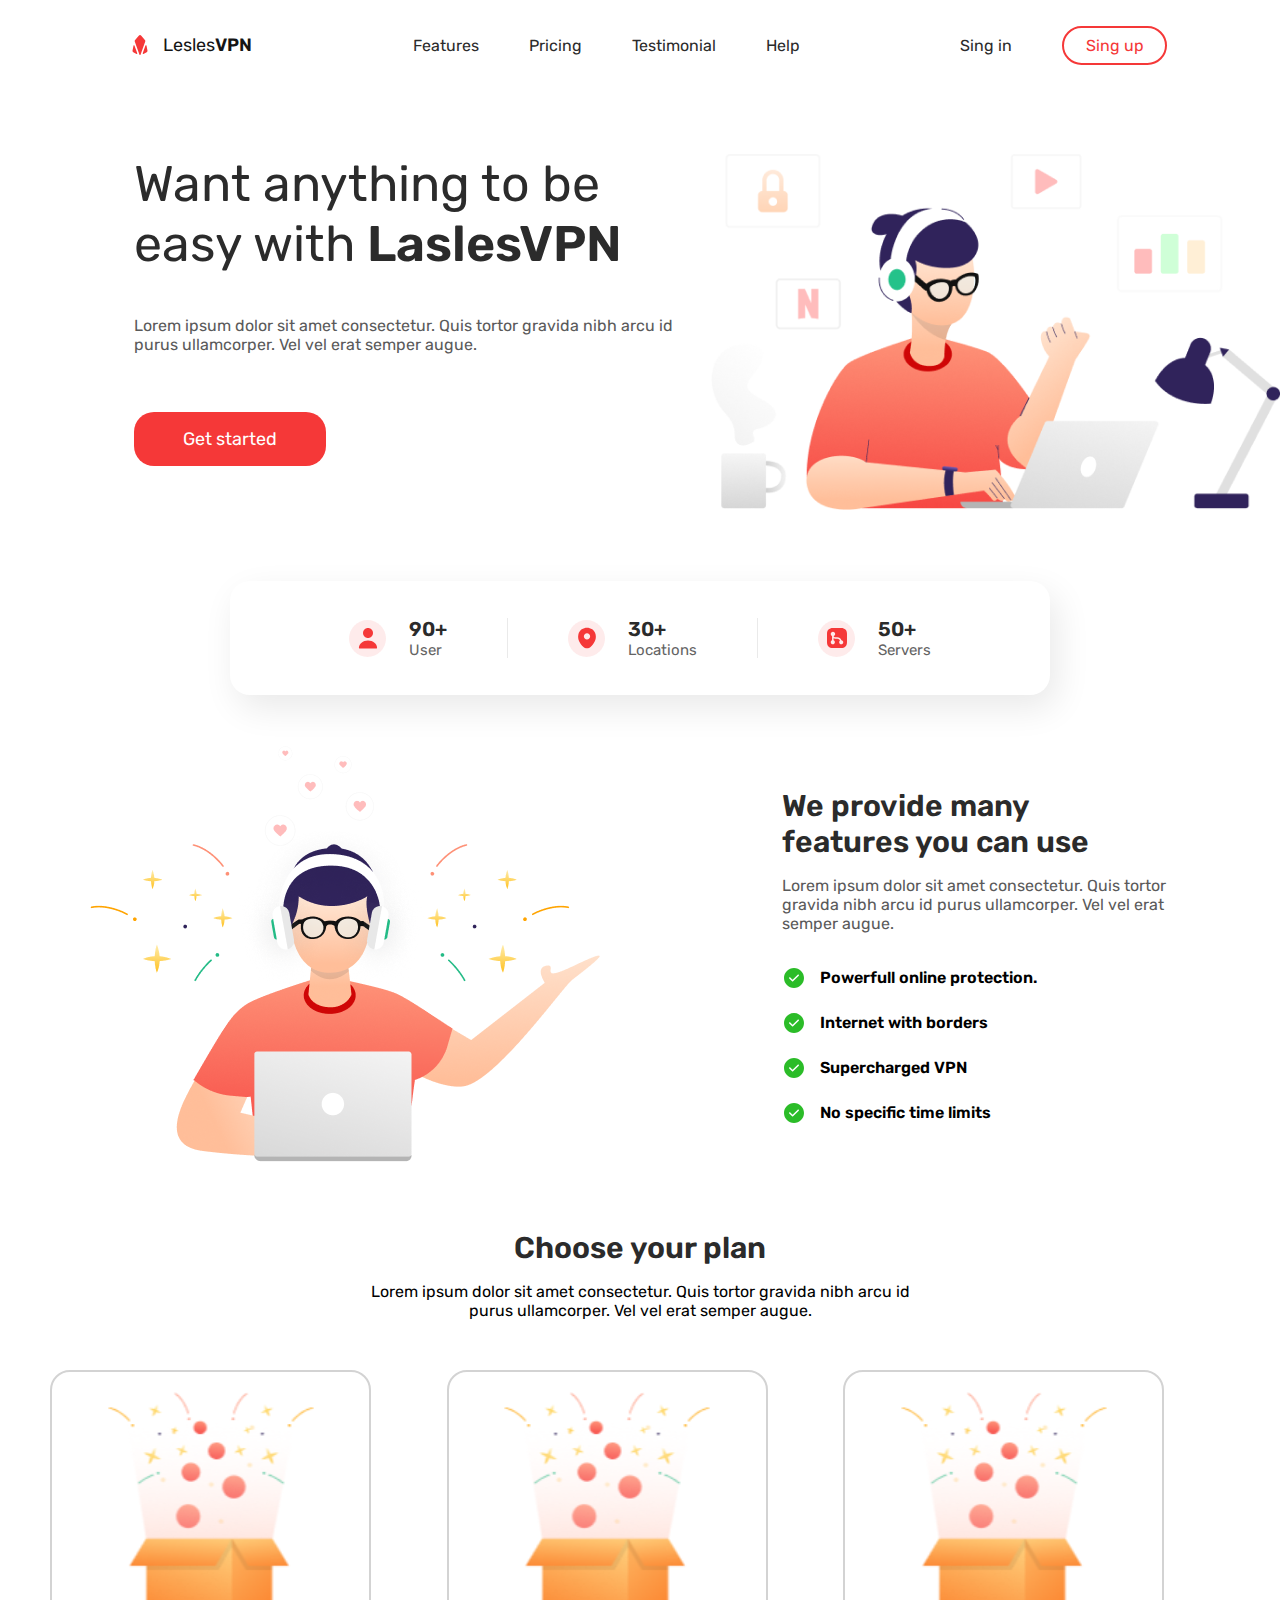
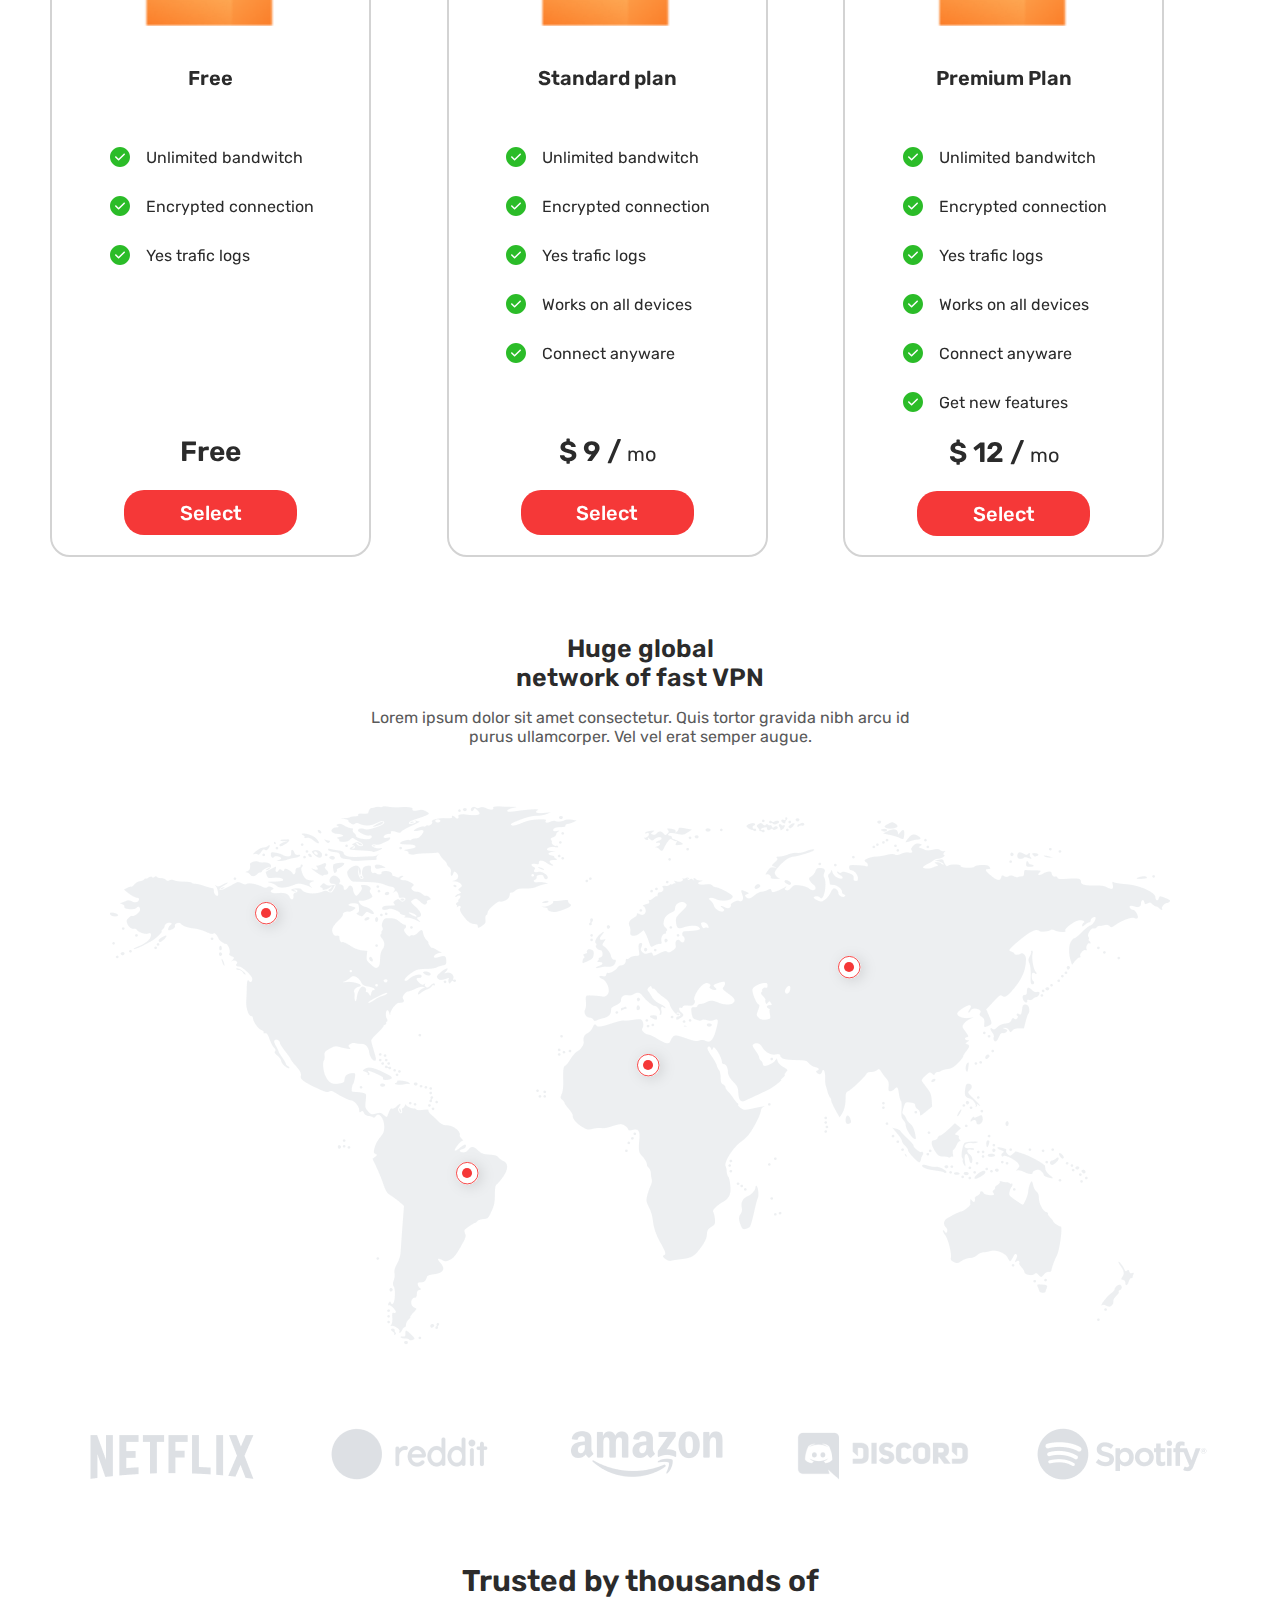
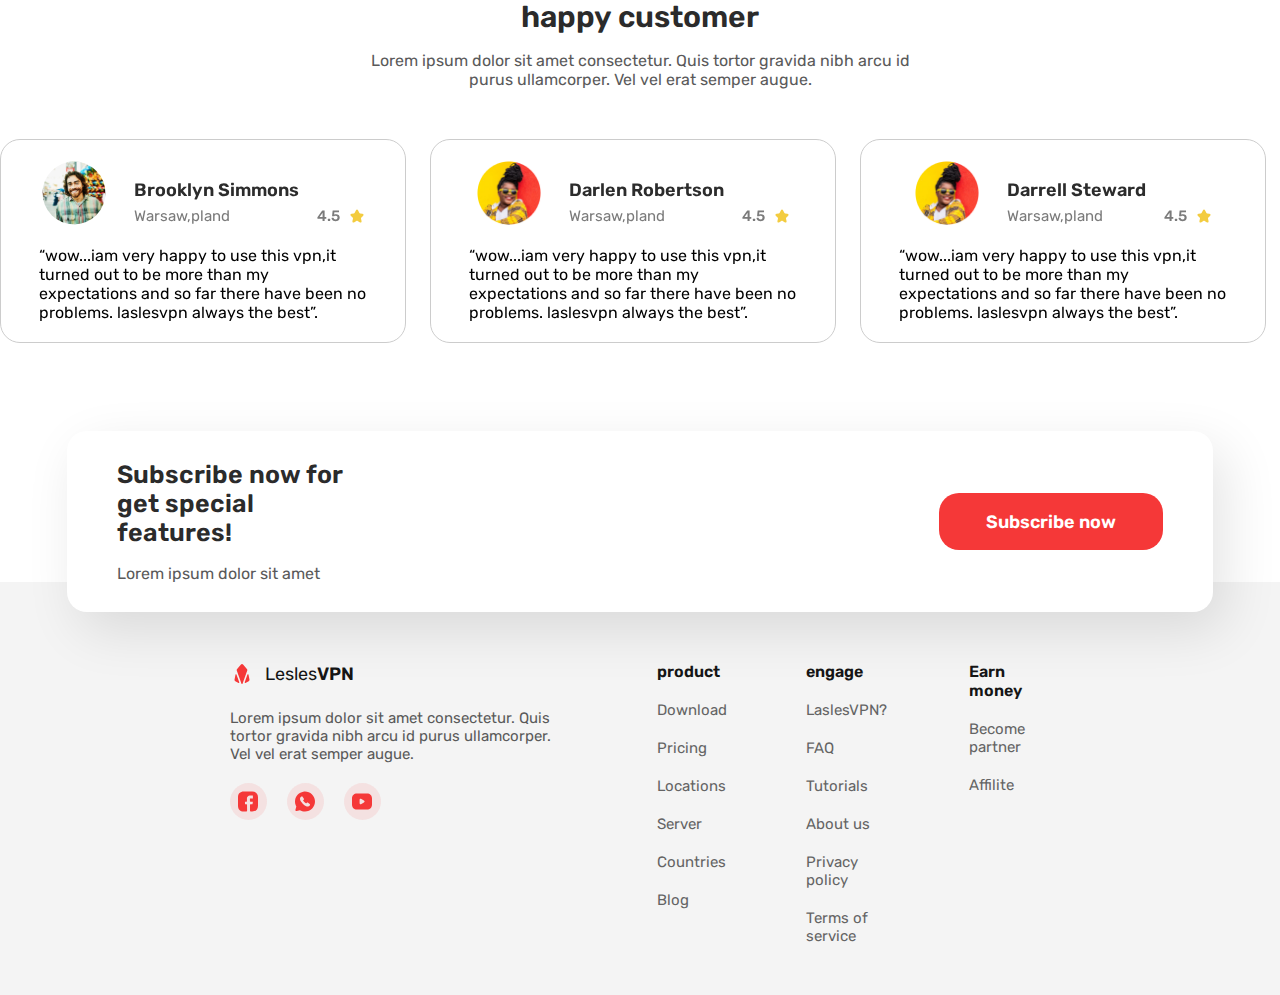
==== commit 57c8e2db: "finalização v1" ====
--- a/leslesvpn/index.html
+++ b/leslesvpn/index.html
@@ -315,6 +315,64 @@
             <button class="Subscribe-button">Subscribe now</button>
         </div>
     </section>
+    <footer>
+        <divc class="footer">
+            <div class="logo-footer">
+                <div class="container-logo">
+                    <div class="logo footer-logo">
+                        <img src="./img/eos-(eos).svg" alt="Logo">
+                        <h1>Lesles<span>VPN</span></h1>
+                    </div>
+                    <div class="footer-text">
+                        <p>Lorem ipsum dolor sit amet consectetur. Quis tortor gravida nibh arcu id purus ullamcorper. Vel vel erat semper augue.</p>
+                    </div>
+                </div>
+                <div class="social-footer">
+                    <div class="social">
+                        <img src="./img/facebook.svg" alt="">
+                    </div>
+                    <div class="social">
+                        <img src="./img/whatsapp.svg" alt="">
+                    </div>
+                    <div class="social">
+                        <img src="./img/youtube.svg" alt="">
+                    </div>
+                </div>
+            </div>
+            <div class="nav-footer">
+                <div class="product">
+                    <h1>product</h1>
+                    <ul>
+                        <li><a href="">Download</a></li>
+                        <li><a href="">Pricing</a></li>
+                        <li><a href="">Locations</a></li>
+                        <li><a href="">Server</a></li>
+                        <li><a href="">Countries</a></li>
+                        <li><a href="">Blog</a></li>
+                    </ul>
+                </div>
+                <div class="engage">
+                    <h1>engage</h1>
+                    <ul>
+                        <li><a href="">LaslesVPN?</a></li>
+                        <li><a href="">FAQ</a></li>
+                        <li><a href="">Tutorials</a></li>
+                        <li><a href="">About us</a></li>
+                        <li><a href="">Privacy policy</a></li>
+                        <li><a href="">Terms of service</a></li>
+                    </ul>
+                </div>
+                <div class="earn-money">
+                    <h1>Earn money</h1>
+                    <ul >
+                        <li><a href="">Become partner</a></li>
+                        <li><a href="">Affilite</a></li>
+                    </ul>
+                </div>
+    
+            </div>
+        </div>
+    </footer>
     <script src="./js/jquery.min.js"></script>
     <script src="./js/owl.carousel.min.js"></script>
     <script src="./js/script.js"></script>
--- a/leslesvpn/css/style.css
+++ b/leslesvpn/css/style.css
@@ -6,4 +6,5 @@
 @import './plan.css';
 @import './network.css';
 @import './client.css';
-@import './subscribe.css'+@import './subscribe.css';
+@import './footer.css'